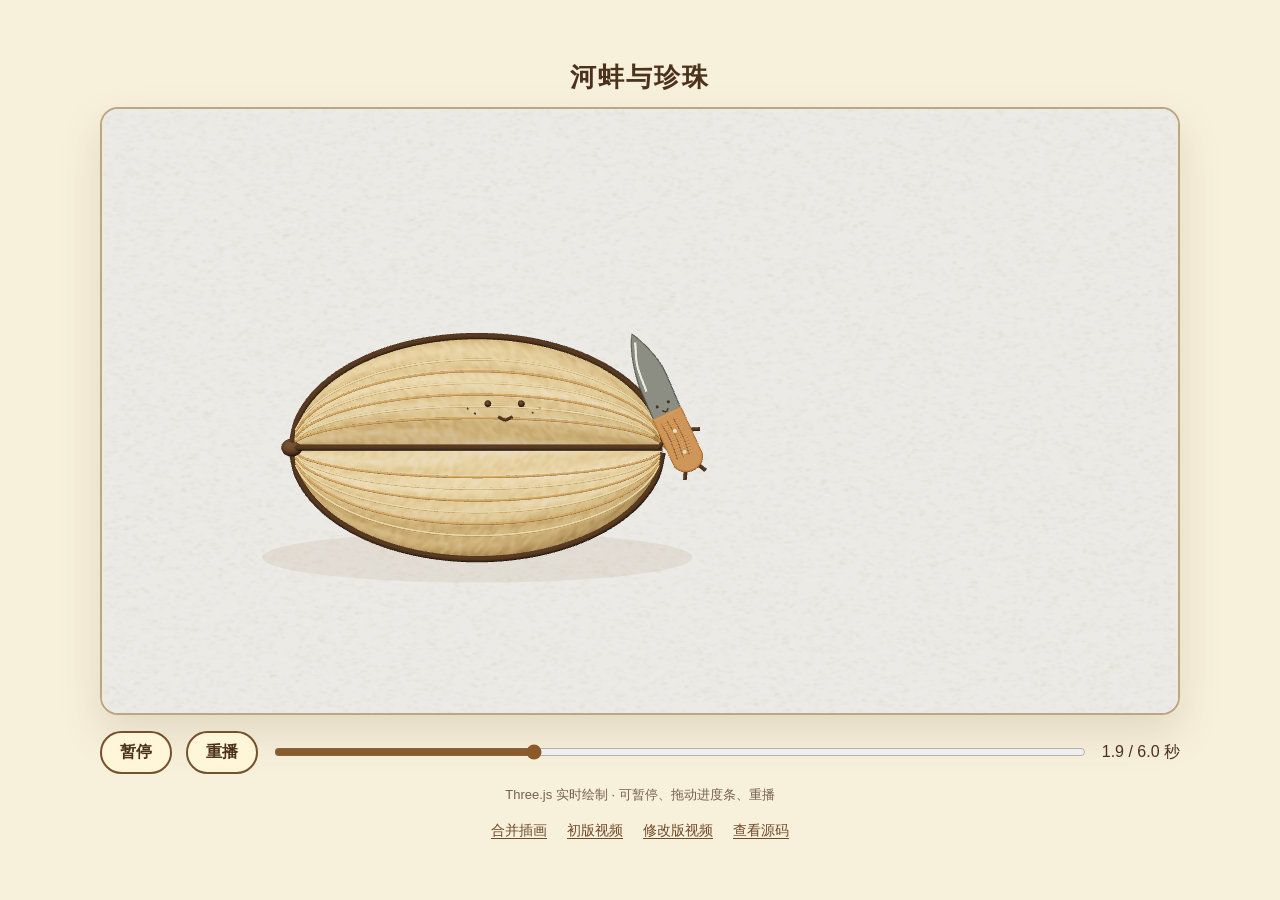
==== index.html @ 90a1c4e5 "Publish clam and pearl artwork and Three.js demo" ====
<!doctype html>
<html lang="zh-CN">
<head>
  <meta charset="utf-8">
  <meta name="viewport" content="width=device-width, initial-scale=1">
  <title>河蚌与珍珠 · Three.js 动画</title>
  <style>
    :root { color-scheme: light; font-family: ui-rounded, "PingFang SC", "Microsoft YaHei", sans-serif; }
    * { box-sizing: border-box; }
    body { margin: 0; min-height: 100vh; background: #f7f0db; color: #4c321d; display: grid; place-items: center; }
    .app { width: min(100vw, 1120px); padding: 20px; }
    h1 { margin: 0 0 12px; text-align: center; font-size: clamp(18px, 3vw, 26px); font-weight: 700; letter-spacing: .08em; }
    #stage { width: 100%; aspect-ratio: 16 / 9; border: 2px solid #bca782; border-radius: 18px; overflow: hidden; box-shadow: 0 18px 42px #6e543326; background: #f8f2df; }
    canvas { display: block; width: 100%; height: 100%; }
    .controls { display: flex; align-items: center; gap: 14px; margin-top: 16px; }
    button { border: 2px solid #75512e; background: #fff5d9; color: #4c321d; border-radius: 999px; padding: 9px 18px; font: inherit; font-weight: 700; cursor: pointer; white-space: nowrap; }
    button:hover { background: #f6dfab; }
    input[type=range] { flex: 1; accent-color: #8c5929; cursor: pointer; }
    .hint { text-align: center; font-size: 13px; opacity: .75; margin: 12px 0 0; }
    .downloads { display:flex; justify-content:center; flex-wrap:wrap; gap:10px 20px; margin:18px 0 0; font-size:14px; }
    .downloads a { color:#704928; text-decoration:underline; text-underline-offset:3px; }
  </style>
</head>
<body>
  <main class="app">
    <h1>河蚌与珍珠</h1>
    <div id="stage" aria-label="河蚌被小刀轻敲后像翻书一样打开，露出珍珠"></div>
    <div class="controls">
      <button id="toggle" type="button">暂停</button>
      <button id="restart" type="button">重播</button>
      <input id="timeline" type="range" min="0" max="6" step="0.01" value="0" aria-label="动画进度">
      <span id="time">0.0 / 6.0 秒</span>
    </div>
    <p class="hint">Three.js 实时绘制 · 可暂停、拖动进度条、重播</p>
    <nav class="downloads" aria-label="其他作品">
      <a href="./assets/深色线条合并插画.png">合并插画</a>
      <a href="./assets/河蚌与珍珠_动画.mp4">初版视频</a>
      <a href="./assets/河蚌与珍珠_动画改版.mp4">修改版视频</a>
      <a href="https://github.com/cassieliang6709/clam-pearl-knife-animation">查看源码</a>
    </nav>
  </main>
  <script src="./bundle.js"></script>
</body>
</html>
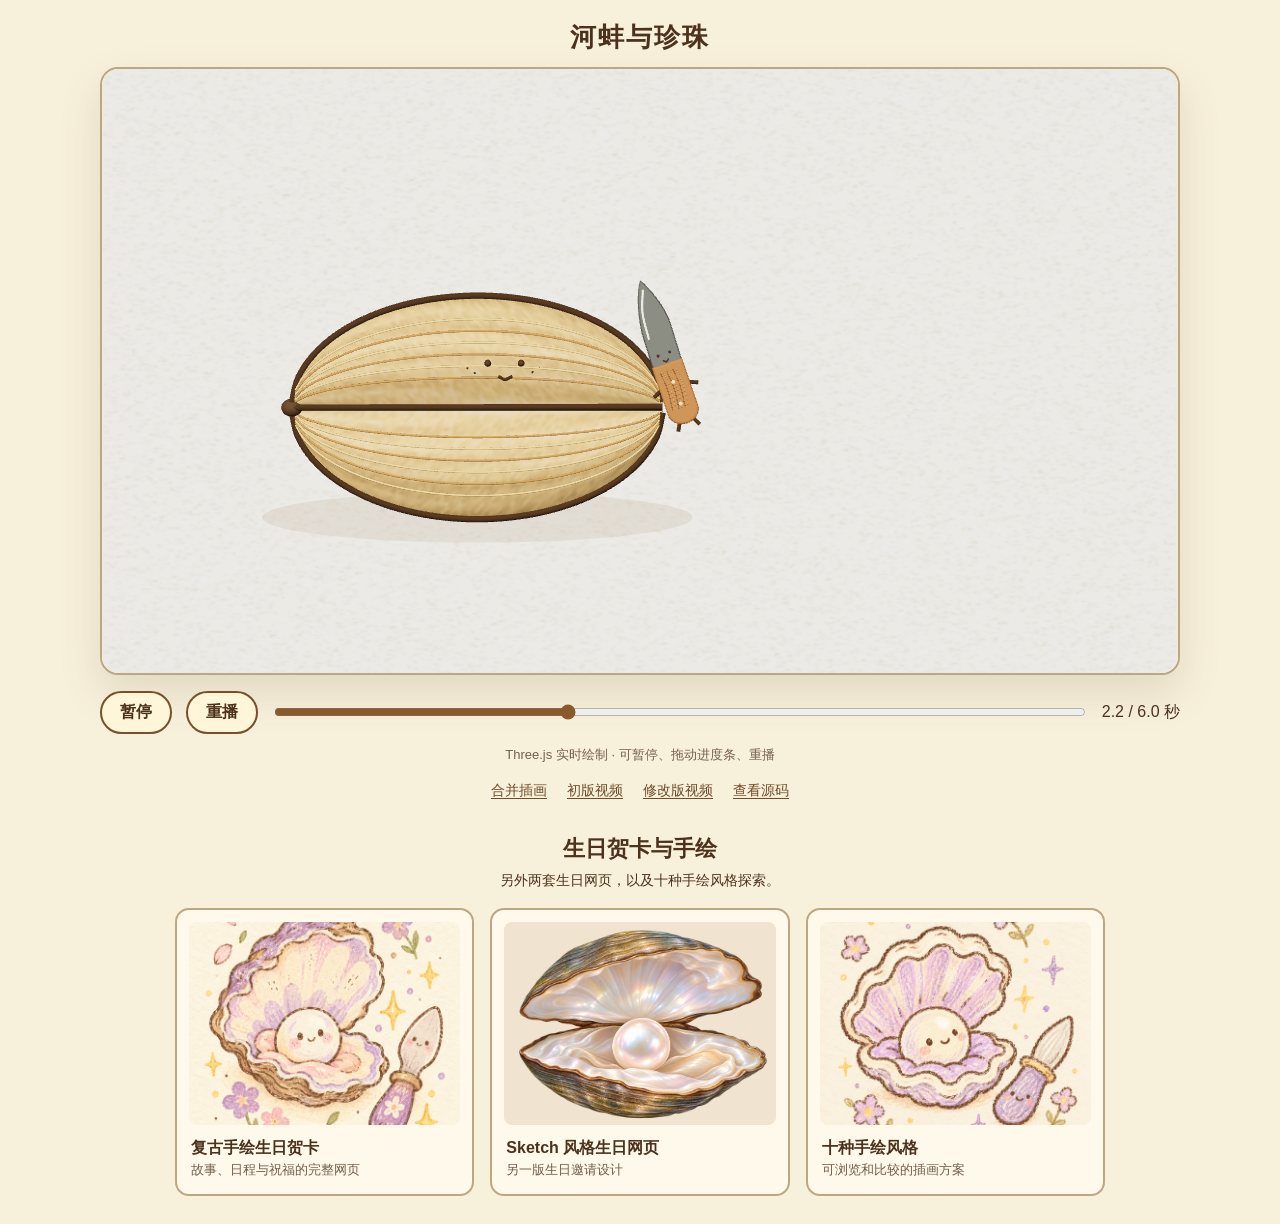
==== commit bb7341b9: "Add birthday card sites and hand-drawn gallery" ====
--- a/index.html
+++ b/index.html
@@ -19,6 +19,15 @@
     .hint { text-align: center; font-size: 13px; opacity: .75; margin: 12px 0 0; }
     .downloads { display:flex; justify-content:center; flex-wrap:wrap; gap:10px 20px; margin:18px 0 0; font-size:14px; }
     .downloads a { color:#704928; text-decoration:underline; text-underline-offset:3px; }
+    .birthday { margin:34px auto 8px; max-width:930px; }
+    .birthday h2 { text-align:center; font-size:22px; margin:0 0 8px; }
+    .birthday > p { text-align:center; margin:0 0 18px; font-size:14px; }
+    .birthday-grid { display:grid; grid-template-columns:repeat(auto-fit,minmax(240px,1fr)); gap:16px; }
+    .birthday-card { display:block; color:inherit; text-decoration:none; padding:12px; border:2px solid #bca782; border-radius:14px; background:#fff9eb; }
+    .birthday-card:hover { transform:translateY(-2px); box-shadow:0 8px 20px #6e543326; }
+    .birthday-card img { width:100%; aspect-ratio:4/3; object-fit:cover; border-radius:8px; background:#f0e3cf; }
+    .birthday-card strong { display:block; margin:9px 2px 2px; }
+    .birthday-card span { display:block; font-size:13px; margin:0 2px 3px; opacity:.78; }
   </style>
 </head>
 <body>
@@ -38,6 +47,15 @@
       <a href="./assets/河蚌与珍珠_动画改版.mp4">修改版视频</a>
       <a href="https://github.com/cassieliang6709/clam-pearl-knife-animation">查看源码</a>
     </nav>
+    <section class="birthday" aria-labelledby="birthday-title">
+      <h2 id="birthday-title">生日贺卡与手绘</h2>
+      <p>另外两套生日网页，以及十种手绘风格探索。</p>
+      <div class="birthday-grid">
+        <a class="birthday-card" href="./birthday/vintage-card/index.html"><img src="./birthday/style-gallery/10-复古贺卡.png" alt="复古手绘生日贺卡预览"><strong>复古手绘生日贺卡</strong><span>故事、日程与祝福的完整网页</span></a>
+        <a class="birthday-card" href="./birthday/sketch-card/index.html"><img src="./birthday/河蚌珍珠插画.png" alt="河蚌与珍珠插画预览"><strong>Sketch 风格生日网页</strong><span>另一版生日邀请设计</span></a>
+        <a class="birthday-card" href="./birthday/style-gallery/index.html"><img src="./birthday/style-gallery/01-奶油蜡笔.png" alt="手绘风格预览"><strong>十种手绘风格</strong><span>可浏览和比较的插画方案</span></a>
+      </div>
+    </section>
   </main>
   <script src="./bundle.js"></script>
 </body>
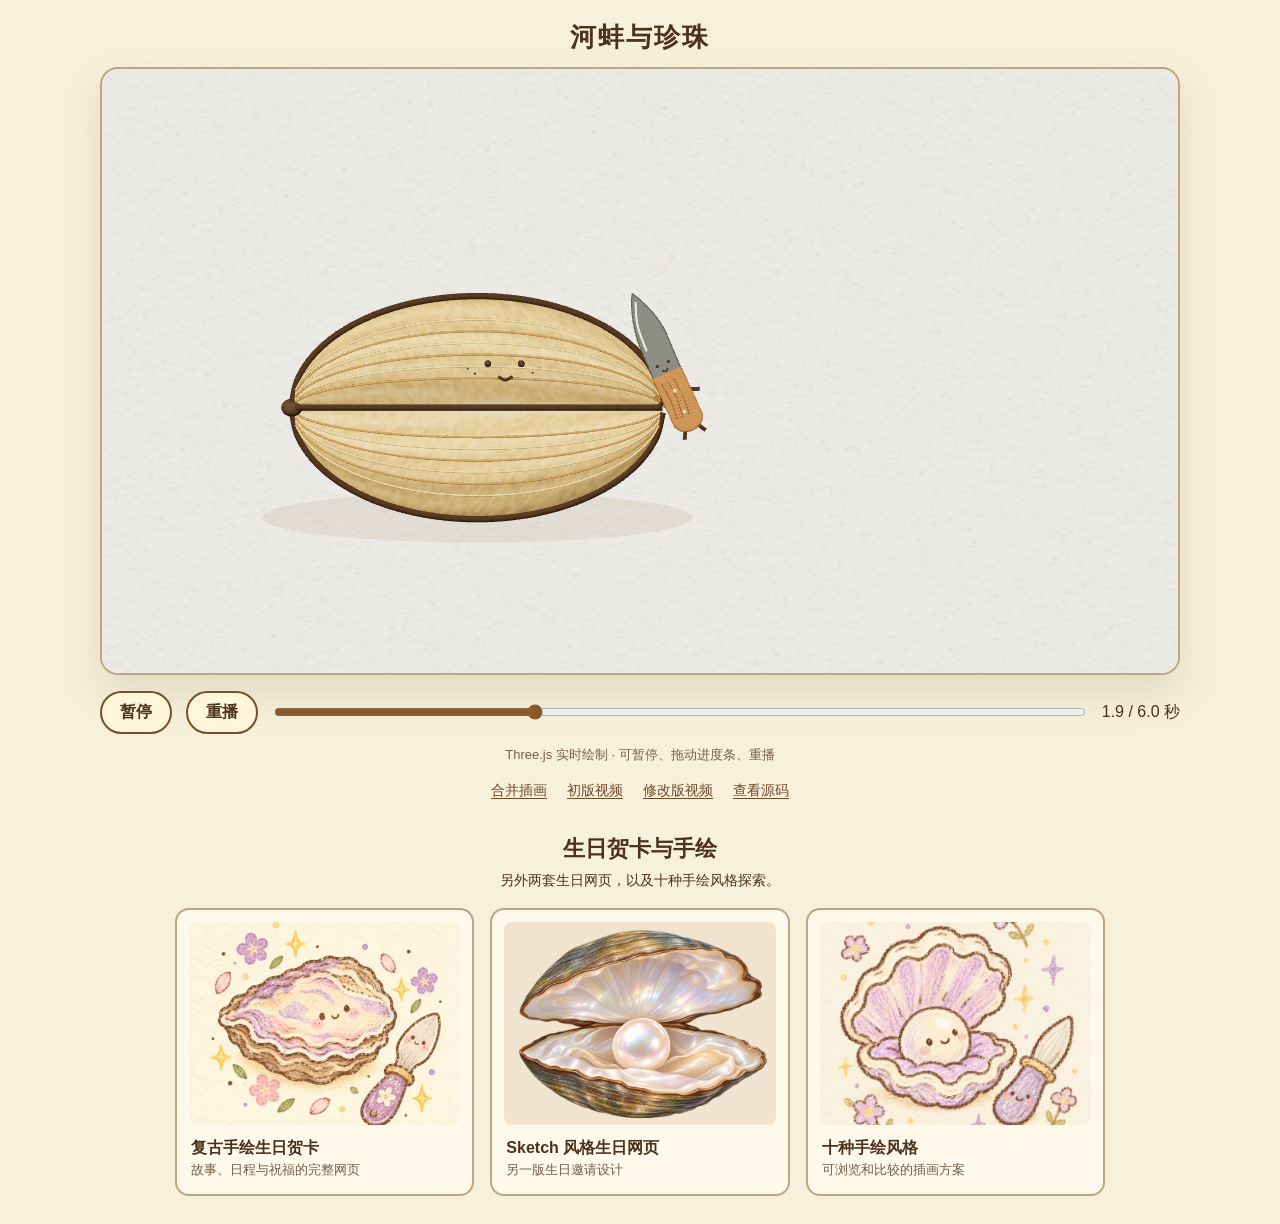
==== commit 7ad5d699: "Add final hand-drawn birthday illustrations" ====
--- a/index.html
+++ b/index.html
@@ -51,7 +51,7 @@
       <h2 id="birthday-title">生日贺卡与手绘</h2>
       <p>另外两套生日网页，以及十种手绘风格探索。</p>
       <div class="birthday-grid">
-        <a class="birthday-card" href="./birthday/vintage-card/index.html"><img src="./birthday/style-gallery/10-复古贺卡.png" alt="复古手绘生日贺卡预览"><strong>复古手绘生日贺卡</strong><span>故事、日程与祝福的完整网页</span></a>
+        <a class="birthday-card" href="./birthday/vintage-card/index.html"><img src="./birthday/vintage-card/assets/cover-closed.webp" alt="复古手绘生日贺卡预览"><strong>复古手绘生日贺卡</strong><span>故事、日程与祝福的完整网页</span></a>
         <a class="birthday-card" href="./birthday/sketch-card/index.html"><img src="./birthday/河蚌珍珠插画.png" alt="河蚌与珍珠插画预览"><strong>Sketch 风格生日网页</strong><span>另一版生日邀请设计</span></a>
         <a class="birthday-card" href="./birthday/style-gallery/index.html"><img src="./birthday/style-gallery/01-奶油蜡笔.png" alt="手绘风格预览"><strong>十种手绘风格</strong><span>可浏览和比较的插画方案</span></a>
       </div>
